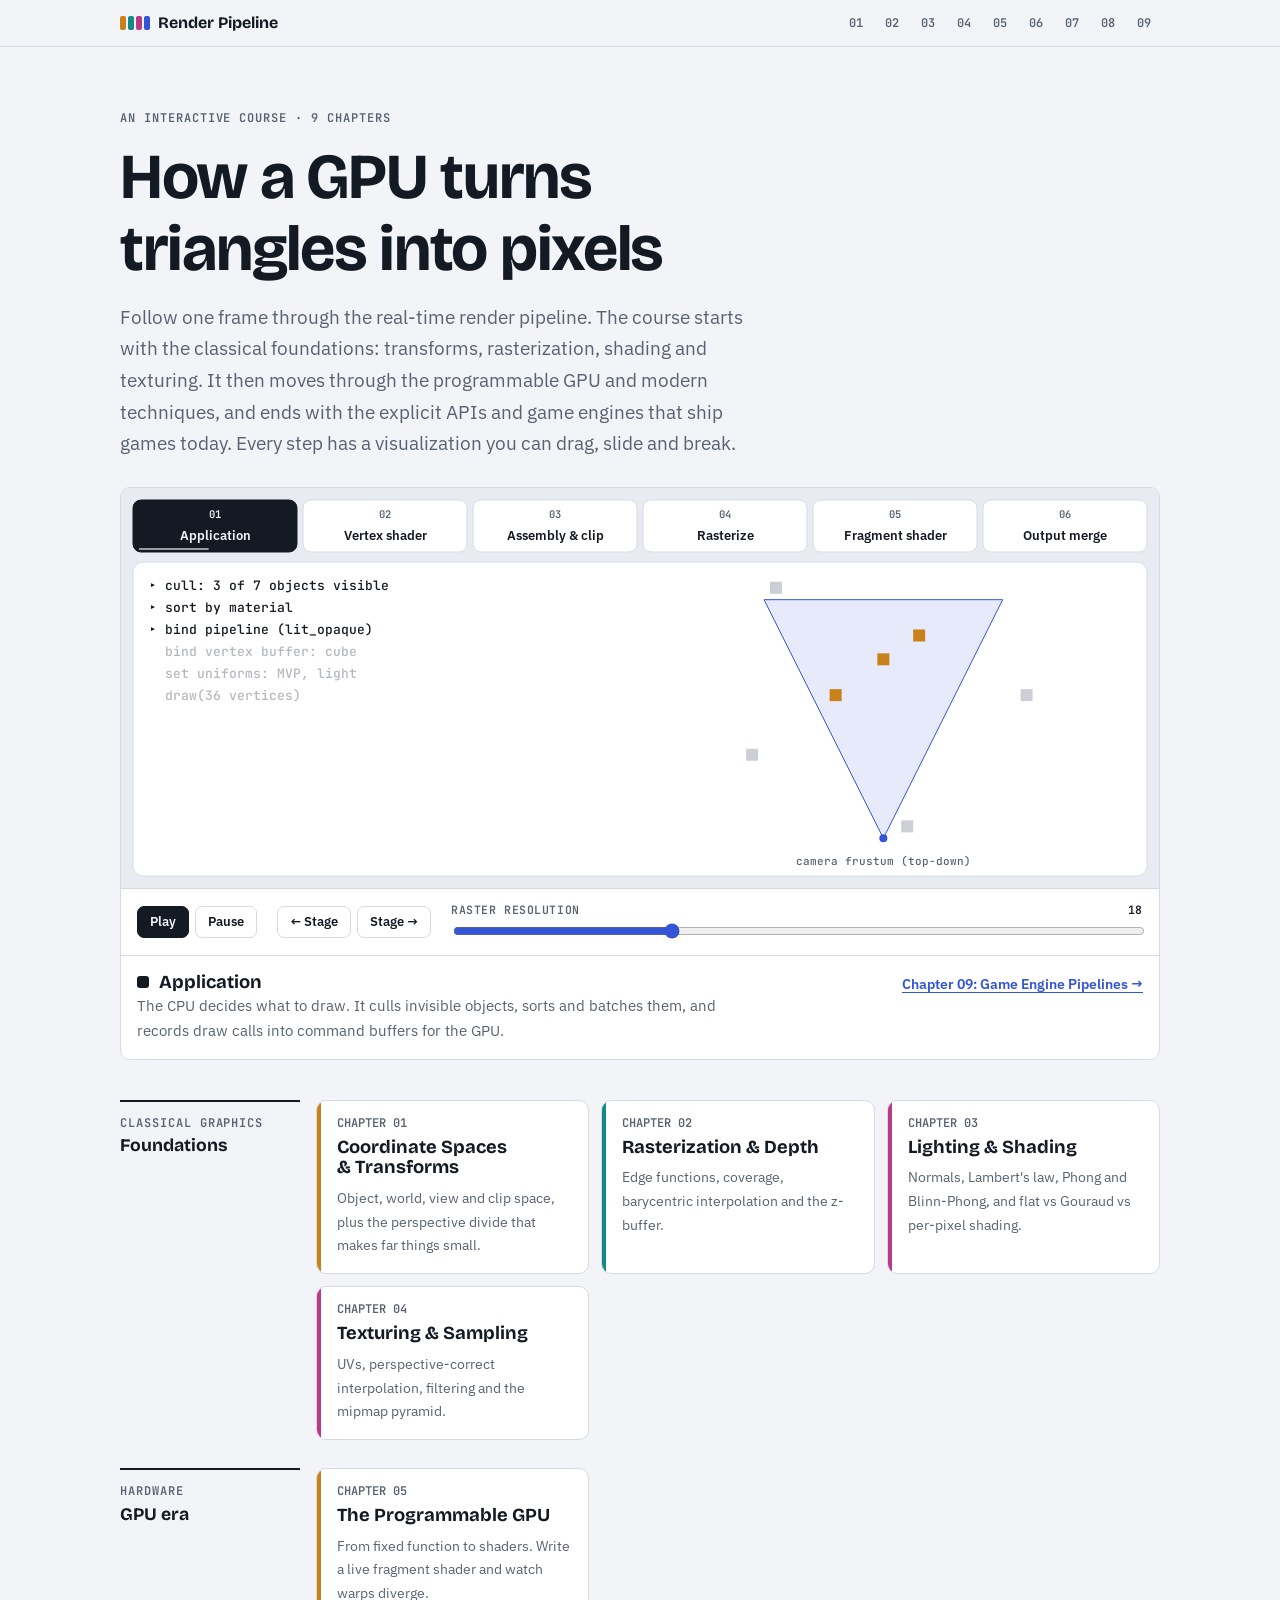
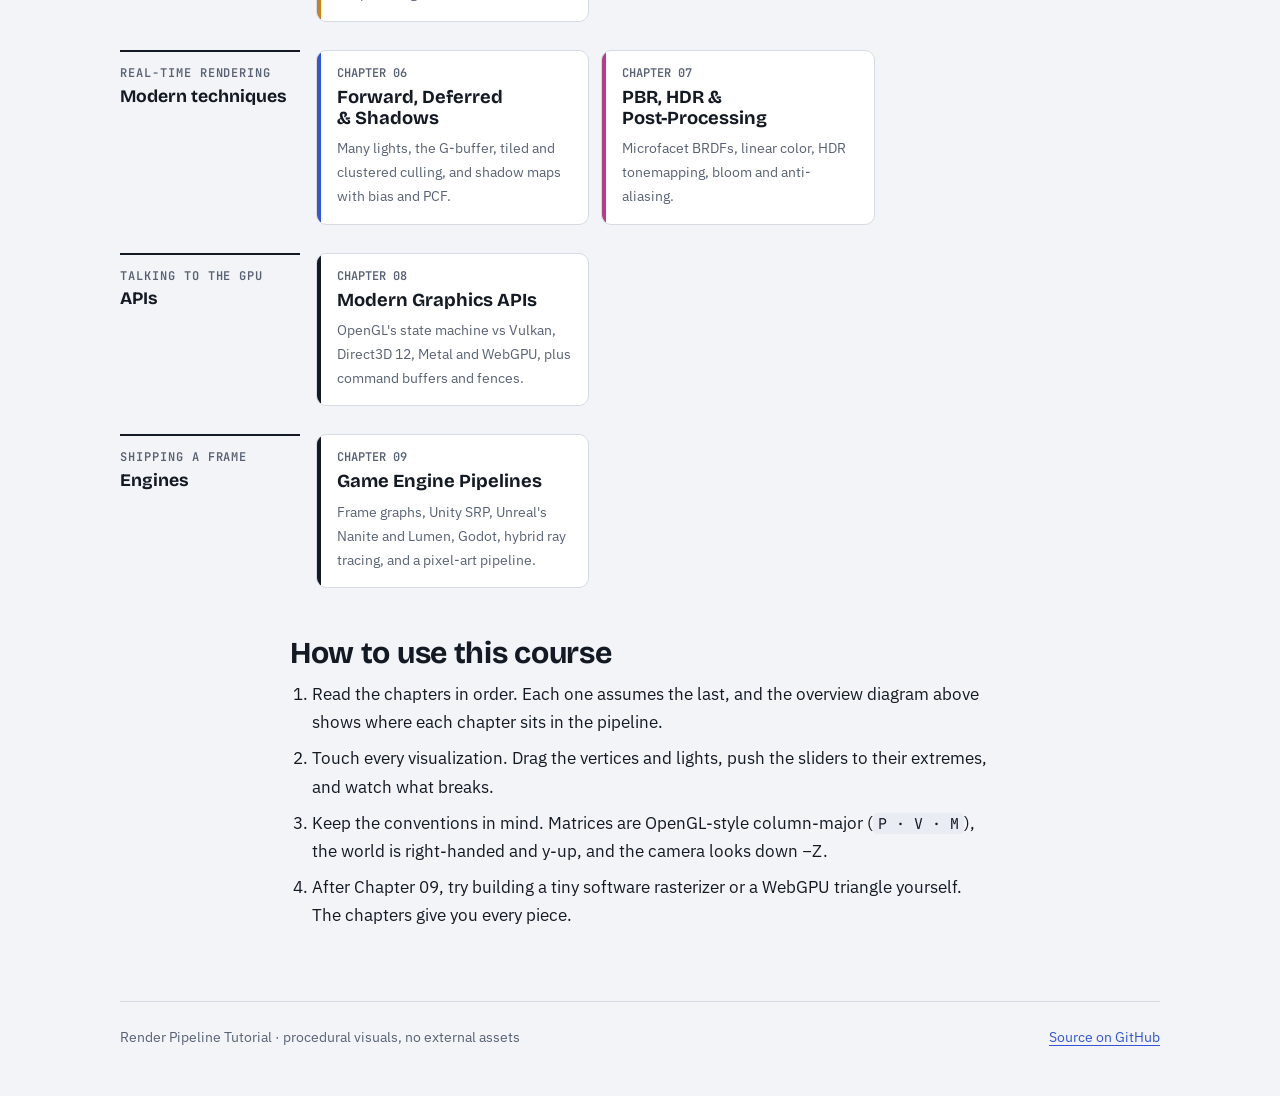
==== index.html @ 0bfd0412 "Add interactive render pipeline tutorial Nine chapters from classical foundations (transforms, raste" ====
<!doctype html>
<html lang="en">
<head>
<meta charset="utf-8">
<meta name="viewport" content="width=device-width, initial-scale=1, viewport-fit=cover">
<title>Render Pipeline Tutorial</title>
<meta name="claude:viewport-fit-sides" content="cover">
<link rel="stylesheet" href="assets/style.css">
<style>
  .hub-hero { display: grid; gap: 16px; padding-block: 24px 28px; max-width: var(--wide) !important; }
  .hub-hero h1 { font-size: clamp(2.3rem, 6vw, 4rem); max-width: 16ch; }
  .hub-hero .lede { max-width: 60ch; }
  .flow-wrap { max-width: var(--wide) !important; }
  #flow { height: 400px; }
  @media (max-width: 720px) { #flow { height: 340px; } }
  .stage-info { display: grid; grid-template-columns: minmax(0, 1fr) auto; gap: 8px 20px; align-items: start; padding: 16px; border-top: 1px solid var(--line); }
  .stage-info h3 { display: flex; align-items: center; gap: 10px; }
  .stage-info h3 i { width: 12px; height: 12px; border-radius: 3px; display: inline-block; }
  .stage-info p { color: var(--muted); font-size: 0.95rem; max-width: 70ch; }
  .stage-info .go { white-space: nowrap; font-weight: 600; font-size: 0.9rem; }
  @media (max-width: 560px) { .stage-info { grid-template-columns: 1fr; } .stage-info .go { white-space: normal; } }

  .eras { max-width: var(--wide) !important; display: grid; gap: 28px; padding-block: 40px 16px; }
  .era { display: grid; grid-template-columns: 180px minmax(0, 1fr); gap: 16px; align-items: start; }
  .era-label { font: 600 0.75rem/1.3 var(--font-mono); letter-spacing: 0.08em; text-transform: uppercase; color: var(--muted); padding-top: 14px; border-top: 2px solid var(--ink); }
  .era-label span { display: block; color: var(--ink); font: 700 1.1rem/1.2 var(--font-display); letter-spacing: 0; text-transform: none; margin-top: 4px; }
  .cards { display: grid; grid-template-columns: repeat(auto-fill, minmax(240px, 1fr)); gap: 12px; }
  .card { display: grid; gap: 8px; align-content: start; padding: 16px 16px 16px 20px; background: var(--surface); border: 1px solid var(--line); border-radius: var(--radius); text-decoration: none; color: var(--ink); position: relative; overflow: hidden; }
  .card:hover { border-color: var(--accent); }
  .card::before { content: ""; position: absolute; inset: 0 auto 0 0; width: 4px; background: var(--stage, var(--ink)); }
  .card .no { font: 600 0.75rem/1 var(--font-mono); color: var(--muted); }
  .card h3 { font-size: 1.15rem; }
  .card p { font-size: 0.9rem; color: var(--muted); }
  @media (max-width: 720px) { .era { grid-template-columns: 1fr; } .era-label { padding-top: 10px; } }

  .how { display: grid; gap: 10px; padding-block: 32px 8px; }
  .how ol { gap: 8px; }
  footer.foot { max-width: var(--wide); margin: 0 auto; padding-block: 24px 48px; border-top: 1px solid var(--line); color: var(--muted); font-size: 0.85rem; display: flex; flex-wrap: wrap; gap: 8px 24px; justify-content: space-between; }
</style>
</head>
<body>
<header class="topbar"><div class="topbar-inner"></div></header>
<main class="lesson">
  <section class="hub-hero">
    <p class="eyebrow">An interactive course · 9 chapters</p>
    <h1>How a GPU turns triangles into pixels</h1>
    <p class="lede">Follow one frame through the real-time render pipeline. The course starts with the classical foundations: transforms, rasterization, shading and texturing. It then moves through the programmable GPU and modern techniques, and ends with the explicit APIs and game engines that ship games today. Every step has a visualization you can drag, slide and break.</p>
  </section>

  <figure class="viz flow-wrap" aria-labelledby="flow-title">
    <div class="viz-stage">
      <canvas id="flow" tabindex="0" aria-label="Animated diagram of the render pipeline: a cube's vertices are transformed, assembled into triangles, rasterized into fragments, shaded, and merged into the framebuffer. Click a stage to read about it."></canvas>
    </div>
    <div class="controls">
      <div class="btn-row" id="flow-play"><button class="btn" data-value="play" aria-pressed="true">Play</button><button class="btn" data-value="pause">Pause</button></div>
      <div class="btn-row"><button class="btn" id="flow-prev" type="button">← Stage</button><button class="btn" id="flow-next" type="button">Stage →</button></div>
      <div class="control"><label for="flow-res">Raster resolution <output for="flow-res"></output></label><input type="range" id="flow-res" min="8" max="40" value="18"></div>
    </div>
    <div class="stage-info" aria-live="polite">
      <div><h3 id="flow-title"><i id="flow-chip"></i><span id="flow-name"></span></h3><p id="flow-desc"></p></div>
      <a class="go" id="flow-link" href="#">Open chapter →</a>
    </div>
  </figure>

  <div class="eras" id="eras"></div>

  <section class="how">
    <h2>How to use this course</h2>
    <ol>
      <li>Read the chapters in order. Each one assumes the last, and the overview diagram above shows where each chapter sits in the pipeline.</li>
      <li>Touch every visualization. Drag the vertices and lights, push the sliders to their extremes, and watch what breaks.</li>
      <li>Keep the conventions in mind. Matrices are OpenGL-style column-major (<code>P · V · M</code>), the world is right-handed and y-up, and the camera looks down −Z.</li>
      <li>After Chapter 09, try building a tiny software rasterizer or a WebGPU triangle yourself. The chapters give you every piece.</li>
    </ol>
  </section>
</main>
<footer class="foot">
  <span>Render Pipeline Tutorial · procedural visuals, no external assets</span>
  <a href="https://github.com/xXnatoXx/render-pipeline-tutorial">Source on GitHub</a>
</footer>

<script src="assets/common.js"></script>
<script>
(function () {
  "use strict";
  const BLURBS = {
    "01": "Object, world, view and clip space, plus the perspective divide that makes far things small.",
    "02": "Edge functions, coverage, barycentric interpolation and the z-buffer.",
    "03": "Normals, Lambert's law, Phong and Blinn-Phong, and flat vs Gouraud vs per-pixel shading.",
    "04": "UVs, perspective-correct interpolation, filtering and the mipmap pyramid.",
    "05": "From fixed function to shaders. Write a live fragment shader and watch warps diverge.",
    "06": "Many lights, the G-buffer, tiled and clustered culling, and shadow maps with bias and PCF.",
    "07": "Microfacet BRDFs, linear color, HDR tonemapping, bloom and anti-aliasing.",
    "08": "OpenGL's state machine vs Vulkan, Direct3D 12, Metal and WebGPU, plus command buffers and fences.",
    "09": "Frame graphs, Unity SRP, Unreal's Nanite and Lumen, Godot, hybrid ray tracing, and a pixel-art pipeline.",
  };
  const ERA_ORDER = [["Foundations", "Classical graphics"], ["GPU era", "Hardware"], ["Modern techniques", "Real-time rendering"], ["APIs", "Talking to the GPU"], ["Engines", "Shipping a frame"]];
  const stageVar = { vtx: "var(--vtx)", ras: "var(--ras)", frag: "var(--frag)", out: "var(--out)", app: "var(--ink)" };
  document.getElementById("eras").innerHTML = ERA_ORDER.map(([era, label]) => {
    const ts = RP.TOPICS.filter((t) => t.era === era);
    return `<section class="era"><div class="era-label">${label}<span>${era}</span></div><div class="cards">${ts.map((t) =>
      `<a class="card" href="topics/${t.slug}.html" style="--stage:${stageVar[t.stage]}"><span class="no">CHAPTER ${t.no}</span><h3>${t.title}</h3><p>${BLURBS[t.no]}</p></a>`).join("")}</div></section>`;
  }).join("");

  /* ---------- Pipeline flow diagram ---------- */
  const STAGES = [
    { key: "app", name: "Application", col: "ink", ch: "09", desc: "The CPU decides what to draw. It culls invisible objects, sorts and batches them, and records draw calls into command buffers for the GPU." },
    { key: "vtx", name: "Vertex shader", col: "vtx", ch: "01", desc: "Every vertex is multiplied by the model, view and projection matrices to reach clip space. This is the first programmable stage." },
    { key: "asm", name: "Assembly & clip", col: "vtx", ch: "05", desc: "Vertices are grouped into triangles and clipped against the view frustum. The perspective divide then maps them into normalized device coordinates, and the viewport maps those to pixels." },
    { key: "ras", name: "Rasterize", col: "ras", ch: "02", desc: "Fixed-function hardware finds every pixel center inside each triangle and interpolates the vertex attributes with barycentric weights. Each covered sample becomes a fragment." },
    { key: "frag", name: "Fragment shader", col: "frag", ch: "03", desc: "A small program runs once per fragment. It samples textures and evaluates lighting to produce a color." },
    { key: "out", name: "Output merge", col: "out", ch: "06", desc: "Depth and stencil tests decide which fragments survive. Blending writes the survivors into the framebuffer, and post-processing and present follow." },
  ];
  const cv = document.getElementById("flow");
  let stage = 0, phase = 0, res = 18, playing = !RP.reduced, frozenT = 1.2;
  const nameEl = document.getElementById("flow-name"), descEl = document.getElementById("flow-desc"), linkEl = document.getElementById("flow-link"), chipEl = document.getElementById("flow-chip");
  function showInfo() {
    const s = STAGES[stage], t = RP.TOPICS.find((x) => x.no === s.ch);
    nameEl.textContent = s.name; descEl.textContent = s.desc;
    linkEl.href = `topics/${t.slug}.html`; linkEl.textContent = `Chapter ${t.no}: ${t.title} →`;
    chipEl.style.background = `var(--${s.col})`;
  }
  const cube = RP.mesh.cube();
  const BASE = [0.95, 0.55, 0.35]; // linear albedo of the demo cube
  function mvpAt(t, aspect) {
    const M = RP.m4.chain(RP.m4.rotY(t * 0.6), RP.m4.rotX(0.5));
    const V = RP.m4.lookAt([0, 0.5, 2.2], [0, 0, 0], [0, 1, 0]);
    const P = RP.m4.perspective(0.9, aspect, 0.1, 20);
    return { M, mvp: RP.m4.chain(P, V, M) };
  }
  const L = RP.v3.norm([0.5, 0.8, 0.6]);
  const enc = (x) => (x <= 0.0031308 ? 12.92 * x : 1.055 * Math.pow(x, 1 / 2.4) - 0.055);
  const font = (v) => getComputedStyle(document.documentElement).getPropertyValue(v).trim() || "sans-serif";
  function roundRect(ctx, x, y, w, h, r) { ctx.beginPath(); ctx.moveTo(x + r, y); ctx.arcTo(x + w, y, x + w, y + h, r); ctx.arcTo(x + w, y + h, x, y + h, r); ctx.arcTo(x, y + h, x, y, r); ctx.arcTo(x, y, x + w, y, r); ctx.closePath(); }
  function hud(ctx, c, x, y, lines) {
    ctx.font = `400 11.5px ${font("--font-mono")}`; ctx.textAlign = "left"; ctx.textBaseline = "top";
    const wMax = Math.max(...lines.map((l) => ctx.measureText(l).width)) + 16;
    ctx.fillStyle = RP.alpha(c.paper, 0.9); roundRect(ctx, x, y, wMax, lines.length * 16 + 10, 6); ctx.fill();
    ctx.fillStyle = c.ink; lines.forEach((l, i) => ctx.fillText(l, x + 8, y + 6 + i * 16));
  }

  const view = RP.canvas(cv, (s) => {
    const { ctx, w, h, c } = s;
    ctx.clearRect(0, 0, w, h);
    const narrow = w < 640;
    const pad = 12, railH = narrow ? 44 : 52, n = STAGES.length, gap = 6;
    const bw = (w - pad * 2 - gap * (n - 1)) / n;
    s.hit = [];
    STAGES.forEach((st, i) => {
      const x = pad + i * (bw + gap), y = pad, on = i === stage, col = c[st.col];
      ctx.fillStyle = on ? col : c.surface; ctx.strokeStyle = on ? col : c.line; ctx.lineWidth = 1;
      roundRect(ctx, x, y, bw, railH, 8); ctx.fill(); ctx.stroke();
      const txt = on ? (st.col === "ink" ? c.paper : c.surface) : c.ink;
      ctx.textAlign = "center"; ctx.textBaseline = "middle";
      ctx.fillStyle = on ? txt : c.muted; ctx.font = `600 ${narrow ? 9 : 10.5}px ${font("--font-mono")}`;
      ctx.fillText(String(i + 1).padStart(2, "0"), x + bw / 2, y + (narrow ? 13 : 15));
      ctx.fillStyle = txt; ctx.font = `600 ${narrow ? 9.5 : 12.5}px ${font("--font-body")}`;
      let label = st.name; if (ctx.measureText(label).width > bw - 8) label = st.name.split(" ")[0];
      ctx.fillText(label, x + bw / 2, y + railH - (narrow ? 13 : 16));
      if (on) { ctx.fillStyle = RP.alpha(txt, 0.6); ctx.fillRect(x + 6, y + railH - 4, (bw - 12) * phase, 2); }
      s.hit.push([x, y, bw, railH]);
    });

    const py = pad + railH + 10, ph = h - py - pad, pw = w - pad * 2;
    ctx.fillStyle = c.surface; ctx.strokeStyle = c.line; roundRect(ctx, pad, py, pw, ph, 10); ctx.fill(); ctx.stroke();
    const t = playing ? performance.now() / 1000 : frozenT;
    const vw = Math.min(pw - 24, ph * 1.6), vh = ph - 24, vx = pad + (pw - vw) / 2, vy = py + 12;
    const { M, mvp } = mvpAt(t, vw / vh);
    const proj = cube.pos.map((p) => RP.m4.project(mvp, p, vw, vh));
    const P = (i) => [vx + proj[i].x, vy + proj[i].y];
    const key = STAGES[stage].key;
    ctx.save(); ctx.beginPath(); ctx.rect(pad + 1, py + 1, pw - 2, ph - 2); ctx.clip();

    if (key === "app") {
      const items = ["cull: 3 of 7 objects visible", "sort by material", "bind pipeline (lit_opaque)", "bind vertex buffer: cube", "set uniforms: MVP, light", "draw(36 vertices)"];
      const k = Math.floor(phase * (items.length + 1));
      const fs = narrow ? 11 : 13;
      ctx.font = `500 ${fs}px ${font("--font-mono")}`; ctx.textAlign = "left"; ctx.textBaseline = "top";
      items.forEach((it, i) => { ctx.fillStyle = i < k ? c.ink : c.muted; ctx.globalAlpha = i < k ? 1 : 0.45; ctx.fillText((i < k ? "▸ " : "  ") + it, pad + 16, py + 18 + i * (fs + 9)); });
      ctx.globalAlpha = 1;
      if (!narrow) {
        const cx = pad + pw * 0.74, cy = py + ph / 2, r = Math.min(ph, pw * 0.4) * 0.38;
        ctx.strokeStyle = c.accent; ctx.fillStyle = RP.alpha(c.accent, 0.12);
        ctx.beginPath(); ctx.moveTo(cx, cy + r); ctx.lineTo(cx - r, cy - r); ctx.lineTo(cx + r, cy - r); ctx.closePath(); ctx.fill(); ctx.stroke();
        ctx.fillStyle = c.accent; ctx.beginPath(); ctx.arc(cx, cy + r, 4, 0, Math.PI * 2); ctx.fill();
        const objs = [[0, -0.5, 1], [-0.4, -0.2, 1], [0.3, -0.7, 1], [-1.1, 0.3, 0], [1.2, -0.2, 0], [0.2, 0.9, 0], [-0.9, -1.1, 0]];
        objs.forEach(([ox, oy, vis]) => { ctx.fillStyle = vis ? c.vtx : c.muted; ctx.globalAlpha = vis || phase < 0.2 ? 1 : 0.3; ctx.fillRect(cx + ox * r - 6, cy + oy * r - 6, 12, 12); });
        ctx.globalAlpha = 1;
        ctx.fillStyle = c.muted; ctx.font = `500 11px ${font("--font-mono")}`; ctx.textAlign = "center"; ctx.fillText("camera frustum (top-down)", cx, py + ph - 20);
      }
    } else if (key === "vtx" || key === "asm") {
      if (key === "asm") {
        ctx.strokeStyle = c.vtx; ctx.lineWidth = 1.4;
        const upto = Math.floor(phase * cube.tri.length + 1);
        cube.tri.slice(0, upto).forEach(([a, b, d]) => { ctx.beginPath(); ctx.moveTo(...P(a)); ctx.lineTo(...P(b)); ctx.lineTo(...P(d)); ctx.closePath(); ctx.stroke(); });
        ctx.setLineDash([4, 4]); ctx.strokeStyle = c.muted; ctx.lineWidth = 1; ctx.strokeRect(vx, vy, vw, vh); ctx.setLineDash([]);
      }
      proj.forEach((p, i) => {
        const [x, y] = P(i);
        const pulse = key === "vtx" ? RP.smoothstep(i / proj.length, i / proj.length + 0.1, phase) : 1;
        ctx.fillStyle = c.vtx; ctx.beginPath(); ctx.arc(x, y, 2 + 3 * pulse, 0, Math.PI * 2); ctx.fill();
      });
      if (key === "vtx") {
        const i = Math.min(proj.length - 1, Math.floor(phase * proj.length));
        const [x, y] = P(i); ctx.strokeStyle = c.ink; ctx.lineWidth = 1.5; ctx.beginPath(); ctx.arc(x, y, 9, 0, Math.PI * 2); ctx.stroke();
        const p = cube.pos[i], cl = RP.m4.xform(mvp, [p[0], p[1], p[2], 1]);
        hud(ctx, c, pad + 10, py + 10, [`vertex ${i}  object (${p.map((v) => v.toFixed(1)).join(", ")})`, `clip = P·V·M·v`, `   = (${cl.map((v) => v.toFixed(2)).join(", ")})`]);
      } else hud(ctx, c, pad + 10, py + 10, [`${cube.tri.length} triangles assembled`, "clip → ÷w → NDC → viewport"]);
    } else {
      const cell = Math.max(4, Math.floor(Math.min(vw, vh) / res));
      const gw = Math.floor(vw / cell), gh = Math.floor(vh / cell);
      const ox = vx + (vw - gw * cell) / 2, oy = vy + (vh - gh * cell) / 2;
      const depth = new Float32Array(gw * gh).fill(Infinity), shade = new Array(gw * gh).fill(null), hits = new Uint8Array(gw * gh);
      const nrmW = cube.nrm.map((nn) => RP.v3.norm(RP.m4.xform(M, [nn[0], nn[1], nn[2], 0]).slice(0, 3)));
      const G = (i) => [(P(i)[0] - ox) / cell, (P(i)[1] - oy) / cell, proj[i].z];
      cube.tri.forEach(([a, b, d]) => {
        const A = G(a), B = G(b), C = G(d);
        const area = (B[0] - A[0]) * (C[1] - A[1]) - (B[1] - A[1]) * (C[0] - A[0]);
        if (area >= 0) return; // back face: counter-clockwise in NDC becomes clockwise with screen y down
        const minx = Math.max(0, Math.floor(Math.min(A[0], B[0], C[0]))), maxx = Math.min(gw - 1, Math.ceil(Math.max(A[0], B[0], C[0])));
        const miny = Math.max(0, Math.floor(Math.min(A[1], B[1], C[1]))), maxy = Math.min(gh - 1, Math.ceil(Math.max(A[1], B[1], C[1])));
        const nd = Math.max(0, RP.v3.dot(nrmW[a], L));
        for (let y = miny; y <= maxy; y++) for (let x = minx; x <= maxx; x++) {
          const qx = x + 0.5, qy = y + 0.5;
          const w0 = (C[0] - B[0]) * (qy - B[1]) - (C[1] - B[1]) * (qx - B[0]);
          const w1 = (A[0] - C[0]) * (qy - C[1]) - (A[1] - C[1]) * (qx - C[0]);
          const w2 = (B[0] - A[0]) * (qy - A[1]) - (B[1] - A[1]) * (qx - A[0]);
          if (w0 > 0 || w1 > 0 || w2 > 0) continue;
          const z = (w0 * A[2] + w1 * B[2] + w2 * C[2]) / area;
          const k = y * gw + x; hits[k]++;
          if (z < depth[k]) { depth[k] = z; shade[k] = nd; }
        }
      });
      const reveal = Math.floor(phase * gh * 1.15);
      ctx.lineWidth = 0.5; ctx.strokeStyle = c.line;
      for (let y = 0; y < gh; y++) for (let x = 0; x < gw; x++) {
        const k = y * gw + x, X = ox + x * cell, Y = oy + y * cell;
        ctx.strokeRect(X + 0.25, Y + 0.25, cell - 0.5, cell - 0.5);
        if (shade[k] === null || y > reveal) continue;
        if (key === "ras") { ctx.fillStyle = RP.alpha(c.ras, Math.min(0.95, 0.3 + 0.3 * hits[k])); ctx.fillRect(X + 1, Y + 1, cell - 2, cell - 2); }
        else {
          const lit = 0.08 + 0.92 * shade[k], inset = key === "out" ? 0 : 1;
          ctx.fillStyle = RP.rgb2css(BASE.map((b) => enc(b * lit))); ctx.fillRect(X + inset, Y + inset, cell - 2 * inset, cell - 2 * inset);
        }
      }
      if (key === "ras") { ctx.strokeStyle = c.ink; ctx.lineWidth = 1; ctx.globalAlpha = 0.45; cube.tri.forEach(([a, b, d]) => { ctx.beginPath(); ctx.moveTo(...P(a)); ctx.lineTo(...P(b)); ctx.lineTo(...P(d)); ctx.closePath(); ctx.stroke(); }); ctx.globalAlpha = 1; }
      const kept = shade.filter((v) => v !== null).length, frags = hits.reduce((a, b) => a + b, 0);
      const lines = key === "ras" ? [`${gw}×${gh} pixel grid`, `${frags} fragments from front faces`, "darker = covered by 2+ triangles"]
        : key === "frag" ? ["color = albedo × max(N·L, 0)", `${frags} shader invocations`] : [`depth test kept ${kept} of ${frags} fragments`, "framebuffer ready to present"];
      hud(ctx, c, pad + 10, py + 10, lines);
    }
    ctx.restore();
  });

  const anim = RP.loop(cv, (t, dt) => {
    if (playing) { phase += dt / 3.2; if (phase >= 1) { phase = 0; stage = (stage + 1) % STAGES.length; showInfo(); } }
    view.draw();
  });
  function select(i) { stage = (i + STAGES.length) % STAGES.length; phase = playing ? 0 : 1; showInfo(); view.draw(); }
  document.getElementById("flow-prev").addEventListener("click", () => select(stage - 1));
  document.getElementById("flow-next").addEventListener("click", () => select(stage + 1));
  cv.addEventListener("keydown", (e) => { if (e.key === "ArrowRight") { select(stage + 1); e.preventDefault(); } if (e.key === "ArrowLeft") { select(stage - 1); e.preventDefault(); } });
  cv.addEventListener("click", (e) => {
    const r = cv.getBoundingClientRect(), x = e.clientX - r.left, y = e.clientY - r.top;
    (view.hit || []).forEach(([hx, hy, hw, hh], i) => { if (x >= hx && x <= hx + hw && y >= hy && y <= hy + hh) select(i); });
  });
  const playGroup = RP.toggleGroup("#flow-play", (v) => {
    const was = playing; playing = v === "play";
    if (playing) anim.start(); else { if (was) frozenT = performance.now() / 1000; phase = 1; anim.stop(); view.draw(); }
  });
  RP.slider("#flow-res", (v) => { res = v; view.draw(); });
  if (RP.reduced) playGroup.set("pause");
  showInfo();
})();
</script>
</body>
</html>
---- assets/style.css ----
/* Render Pipeline Tutorial — shared styles (FROZEN kit v1: topic agents must not edit)
   Layout: a single reading column (~70ch) with "viz" figures that widen to 1040px.
   Stage colors encode pipeline stages everywhere: vertex (amber), raster (teal), fragment (magenta), output (blue). */
@import url("https://fonts.googleapis.com/css2?family=Bricolage+Grotesque:opsz,wght@12..96,500;12..96,700&family=IBM+Plex+Sans:ital,wght@0,400;0,500;0,600;1,400&family=JetBrains+Mono:wght@400;600&display=swap");

:root {
  --paper: #f2f4f7;
  --surface: #ffffff;
  --surface-2: #e8ecf2;
  --ink: #141a24;
  --muted: #586273;
  --line: #d6dbe3;
  --accent: #3355d6;
  --accent-ink: #ffffff;
  --vtx: #c9821a;   /* vertex stage */
  --ras: #138a86;   /* rasterizer */
  --frag: #b93a86;  /* fragment stage */
  --out: #3355d6;   /* output merger / framebuffer */
  --good: #2c8a4b;
  --warn: #b7791f;
  --bad: #c2413a;
  --code-bg: #e9edf3;
  --font-display: "Bricolage Grotesque", "Segoe UI", system-ui, sans-serif;
  --font-body: "IBM Plex Sans", "Segoe UI", system-ui, -apple-system, sans-serif;
  --font-mono: "JetBrains Mono", ui-monospace, "Cascadia Code", Consolas, monospace;
  --radius: 10px;
  --col: 70ch;
  --wide: 1040px;
}
@media (prefers-color-scheme: dark) {
  :root:not([data-theme="light"]) {
    --paper: #0f131a; --surface: #171c25; --surface-2: #1f2632; --ink: #e5e9f0; --muted: #9aa4b5;
    --line: #2b3342; --accent: #7f98ff; --accent-ink: #0f131a;
    --vtx: #e8a84a; --ras: #3cc2bc; --frag: #e070b4; --out: #7f98ff;
    --good: #5cc27f; --warn: #e2ad55; --bad: #ef7a72; --code-bg: #1b212c;
    color-scheme: dark;
  }
}
:root[data-theme="dark"] {
  --paper: #0f131a; --surface: #171c25; --surface-2: #1f2632; --ink: #e5e9f0; --muted: #9aa4b5;
  --line: #2b3342; --accent: #7f98ff; --accent-ink: #0f131a;
  --vtx: #e8a84a; --ras: #3cc2bc; --frag: #e070b4; --out: #7f98ff;
  --good: #5cc27f; --warn: #e2ad55; --bad: #ef7a72; --code-bg: #1b212c;
  color-scheme: dark;
}

*, *::before, *::after { box-sizing: border-box; }
html { -webkit-text-size-adjust: 100%; }
body {
  margin: 0;
  background: var(--paper);
  color: var(--ink);
  font: 400 1.0625rem/1.65 var(--font-body);
  padding-left: max(16px, env(safe-area-inset-left, 0px));
  padding-right: max(16px, env(safe-area-inset-right, 0px));
}
body::before {
  content: ""; position: fixed; inset: 0 0 auto; height: env(safe-area-inset-top, 0px);
  z-index: 10; background: var(--paper);
}
a { color: var(--accent); text-underline-offset: 3px; }
a:focus-visible, button:focus-visible, input:focus-visible, select:focus-visible, summary:focus-visible, canvas:focus-visible {
  outline: 2px solid var(--accent); outline-offset: 2px; border-radius: 4px;
}
img, canvas, svg { max-width: 100%; }

/* ---------- Top bar ---------- */
.topbar {
  position: sticky; top: env(safe-area-inset-top, 0px); z-index: 5;
  background: color-mix(in srgb, var(--paper) 88%, transparent);
  backdrop-filter: blur(8px);
  border-bottom: 1px solid var(--line);
  margin-left: calc(-1 * max(16px, env(safe-area-inset-left, 0px)));
  margin-right: calc(-1 * max(16px, env(safe-area-inset-right, 0px)));
  padding-block: 10px;
  padding-left: max(16px, env(safe-area-inset-left, 0px));
  padding-right: max(16px, env(safe-area-inset-right, 0px));
}
.topbar-inner { max-width: var(--wide); margin: 0 auto; display: flex; align-items: center; gap: 10px 16px; flex-wrap: wrap; }
.brand { font: 700 1rem/1 var(--font-display); color: var(--ink); text-decoration: none; display: flex; align-items: center; gap: 8px; }
.brand-mark { display: inline-grid; grid-template-columns: repeat(4, 6px); gap: 2px; }
.brand-mark i { width: 6px; height: 14px; border-radius: 2px; display: block; }
.brand-mark i:nth-child(1) { background: var(--vtx); } .brand-mark i:nth-child(2) { background: var(--ras); }
.brand-mark i:nth-child(3) { background: var(--frag); } .brand-mark i:nth-child(4) { background: var(--out); }
.chapter-nav { display: flex; gap: 4px; flex-wrap: wrap; margin-left: auto; }
.chapter-nav a {
  font: 600 0.75rem/1 var(--font-mono); color: var(--muted); text-decoration: none;
  padding: 6px 8px; border-radius: 6px; border: 1px solid transparent;
}
.chapter-nav a:hover { border-color: var(--line); color: var(--ink); }
.chapter-nav a[aria-current="page"] { background: var(--ink); color: var(--paper); }

/* ---------- Lesson layout ---------- */
.lesson { max-width: var(--wide); margin: 0 auto; padding-block: 40px 64px; }
.lesson > * { max-width: var(--col); margin-left: auto; margin-right: auto; }
.step { max-width: var(--wide) !important; display: grid; gap: 18px; padding-block: 36px; border-top: 1px solid var(--line); }
.step > * { max-width: var(--col); width: 100%; margin-left: auto; margin-right: auto; min-width: 0; }
.step > .viz, .step > .wide, .lesson > .viz, .lesson > .wide { max-width: var(--wide); }

.hero { display: grid; gap: 14px; padding-block: 8px 32px; }
.eyebrow { font: 600 0.75rem/1.2 var(--font-mono); letter-spacing: 0.08em; text-transform: uppercase; color: var(--muted); }
h1, h2, h3 { font-family: var(--font-display); text-wrap: balance; line-height: 1.12; margin: 0; }
h1 { font-size: clamp(2rem, 5vw, 3.25rem); font-weight: 700; letter-spacing: -0.02em; }
h2 { font-size: clamp(1.4rem, 3vw, 1.9rem); font-weight: 700; letter-spacing: -0.01em; }
h3 { font-size: 1.15rem; font-weight: 700; }
h2 .step-no { font: 600 0.8rem/1 var(--font-mono); color: var(--muted); display: block; margin-bottom: 8px; letter-spacing: 0.06em; }
p { margin: 0; }
.lede { font-size: 1.2rem; color: var(--muted); }
ul, ol { margin: 0; padding-left: 1.3em; display: grid; gap: 6px; }
.objectives { background: var(--surface); border: 1px solid var(--line); border-radius: var(--radius); padding: 14px 18px; display: grid; gap: 8px; }
.objectives h2 { font-size: 1rem; }

/* Stage band: where this chapter sits in the pipeline */
.stage-band { display: flex; gap: 4px; flex-wrap: wrap; margin-top: 6px; }
.stage-band span {
  font: 600 0.72rem/1 var(--font-mono); padding: 7px 10px; border-radius: 999px;
  border: 1px solid var(--line); color: var(--muted); background: var(--surface);
}
.stage-band span.on { color: var(--accent-ink); border-color: transparent; }
.stage-band span.on.vtx { background: var(--vtx); } .stage-band span.on.ras { background: var(--ras); }
.stage-band span.on.frag { background: var(--frag); } .stage-band span.on.out { background: var(--out); }
.stage-band span.on.app { background: var(--ink); color: var(--paper); }

/* ---------- Visualization figure ---------- */
.viz {
  background: var(--surface); border: 1px solid var(--line); border-radius: var(--radius);
  overflow: hidden; display: grid; margin: 0;
}
.viz-stage { position: relative; background: var(--surface-2); min-width: 0; }
.viz-stage canvas { display: block; width: 100%; height: 360px; touch-action: none; }
.viz-stage canvas.tall { height: 460px; }
.viz-stage canvas.short { height: 240px; }
.viz-stage .hud {
  position: absolute; left: 10px; top: 10px; font: 400 0.75rem/1.4 var(--font-mono);
  background: color-mix(in srgb, var(--surface) 85%, transparent); color: var(--ink);
  padding: 6px 8px; border-radius: 6px; pointer-events: none; white-space: pre; max-width: calc(100% - 20px); overflow: hidden;
}
.viz-stage .fallback { position: absolute; inset: 0; display: grid; place-items: center; text-align: center; padding: 20px; color: var(--muted); font-size: 0.95rem; background: var(--surface-2); }
.viz-split { display: grid; grid-template-columns: 1fr 1fr; gap: 1px; background: var(--line); }
.viz-split > * { min-width: 0; }
.viz-split .pane-label { position: absolute; right: 10px; top: 10px; font: 600 0.7rem/1 var(--font-mono); text-transform: uppercase; letter-spacing: 0.06em; color: var(--muted); }
@media (max-width: 720px) { .viz-split { grid-template-columns: 1fr; } .viz-stage canvas { height: 300px; } .viz-stage canvas.tall { height: 360px; } }
.controls { display: flex; flex-wrap: wrap; gap: 12px 20px; padding: 14px 16px; border-top: 1px solid var(--line); align-items: center; }
.control { display: grid; gap: 4px; min-width: 150px; flex: 1 1 160px; }
.control label { font: 600 0.72rem/1.2 var(--font-mono); color: var(--muted); display: flex; justify-content: space-between; gap: 8px; text-transform: uppercase; letter-spacing: 0.05em; }
.control output { color: var(--ink); font-variant-numeric: tabular-nums; text-transform: none; }
input[type="range"] { width: 100%; accent-color: var(--accent); }
select { font: inherit; font-size: 0.9rem; padding: 6px 8px; border-radius: 6px; border: 1px solid var(--line); background: var(--surface); color: var(--ink); }
.btn-row { display: flex; gap: 6px; flex-wrap: wrap; }
.btn {
  font: 600 0.8rem/1 var(--font-body); padding: 9px 12px; border-radius: 7px; cursor: pointer;
  border: 1px solid var(--line); background: var(--surface); color: var(--ink);
}
.btn:hover { border-color: var(--muted); }
.btn[aria-pressed="true"], .btn.primary { background: var(--ink); color: var(--paper); border-color: var(--ink); }
.viz figcaption { padding: 12px 16px; border-top: 1px solid var(--line); font-size: 0.9rem; color: var(--muted); }
.viz figcaption b { color: var(--ink); }
.legend { display: flex; gap: 14px; flex-wrap: wrap; font: 400 0.78rem/1 var(--font-mono); color: var(--muted); }
.legend i { display: inline-block; width: 10px; height: 10px; border-radius: 2px; margin-right: 6px; vertical-align: -1px; }

/* ---------- Text furniture ---------- */
.callout { border-left: 3px solid var(--accent); background: var(--surface); padding: 12px 16px; border-radius: 0 8px 8px 0; font-size: 0.97rem; }
.callout.vtx { border-color: var(--vtx); } .callout.ras { border-color: var(--ras); }
.callout.frag { border-color: var(--frag); } .callout.out { border-color: var(--out); }
.callout.warn { border-color: var(--warn); }
code { font: 400 0.88em/1.4 var(--font-mono); background: var(--code-bg); padding: 1px 5px; border-radius: 4px; }
pre { margin: 0; background: var(--code-bg); border-radius: 8px; padding: 14px 16px; overflow-x: auto; font: 400 0.85rem/1.55 var(--font-mono); border: 1px solid var(--line); }
pre code { background: none; padding: 0; font-size: inherit; }
.math { font: 400 0.95rem/1.6 var(--font-mono); background: var(--surface); border: 1px solid var(--line); border-radius: 8px; padding: 12px 16px; overflow-x: auto; white-space: pre; }
.table-wrap { overflow-x: auto; border: 1px solid var(--line); border-radius: 8px; background: var(--surface); }
table { border-collapse: collapse; width: 100%; font-size: 0.92rem; }
th, td { text-align: left; padding: 9px 12px; border-bottom: 1px solid var(--line); vertical-align: top; }
th { font: 600 0.75rem/1.2 var(--font-mono); text-transform: uppercase; letter-spacing: 0.05em; color: var(--muted); background: var(--surface-2); }
tr:last-child td { border-bottom: 0; }
details { background: var(--surface); border: 1px solid var(--line); border-radius: 8px; padding: 10px 14px; }
summary { cursor: pointer; font-weight: 600; }
.kv { display: grid; grid-template-columns: max-content 1fr; gap: 4px 14px; font-size: 0.92rem; }
.kv dt { font-family: var(--font-mono); color: var(--muted); }
.kv dd { margin: 0; }

/* ---------- Pager ---------- */
.pager { max-width: var(--wide); margin: 0 auto; padding-block: 24px 56px; display: grid; grid-template-columns: 1fr 1fr; gap: 12px; border-top: 1px solid var(--line); }
.pager a { display: grid; gap: 4px; padding: 14px 16px; border: 1px solid var(--line); border-radius: var(--radius); text-decoration: none; color: var(--ink); background: var(--surface); }
.pager a:hover { border-color: var(--accent); }
.pager a.next { text-align: right; grid-column: 2; }
.pager small { font: 600 0.72rem/1 var(--font-mono); color: var(--muted); text-transform: uppercase; letter-spacing: 0.06em; }
.pager span { font: 700 1.05rem/1.2 var(--font-display); }
@media (max-width: 560px) { .pager { grid-template-columns: 1fr; } .pager a.next { grid-column: 1; } }

@media (prefers-reduced-motion: reduce) { * { scroll-behavior: auto !important; } }
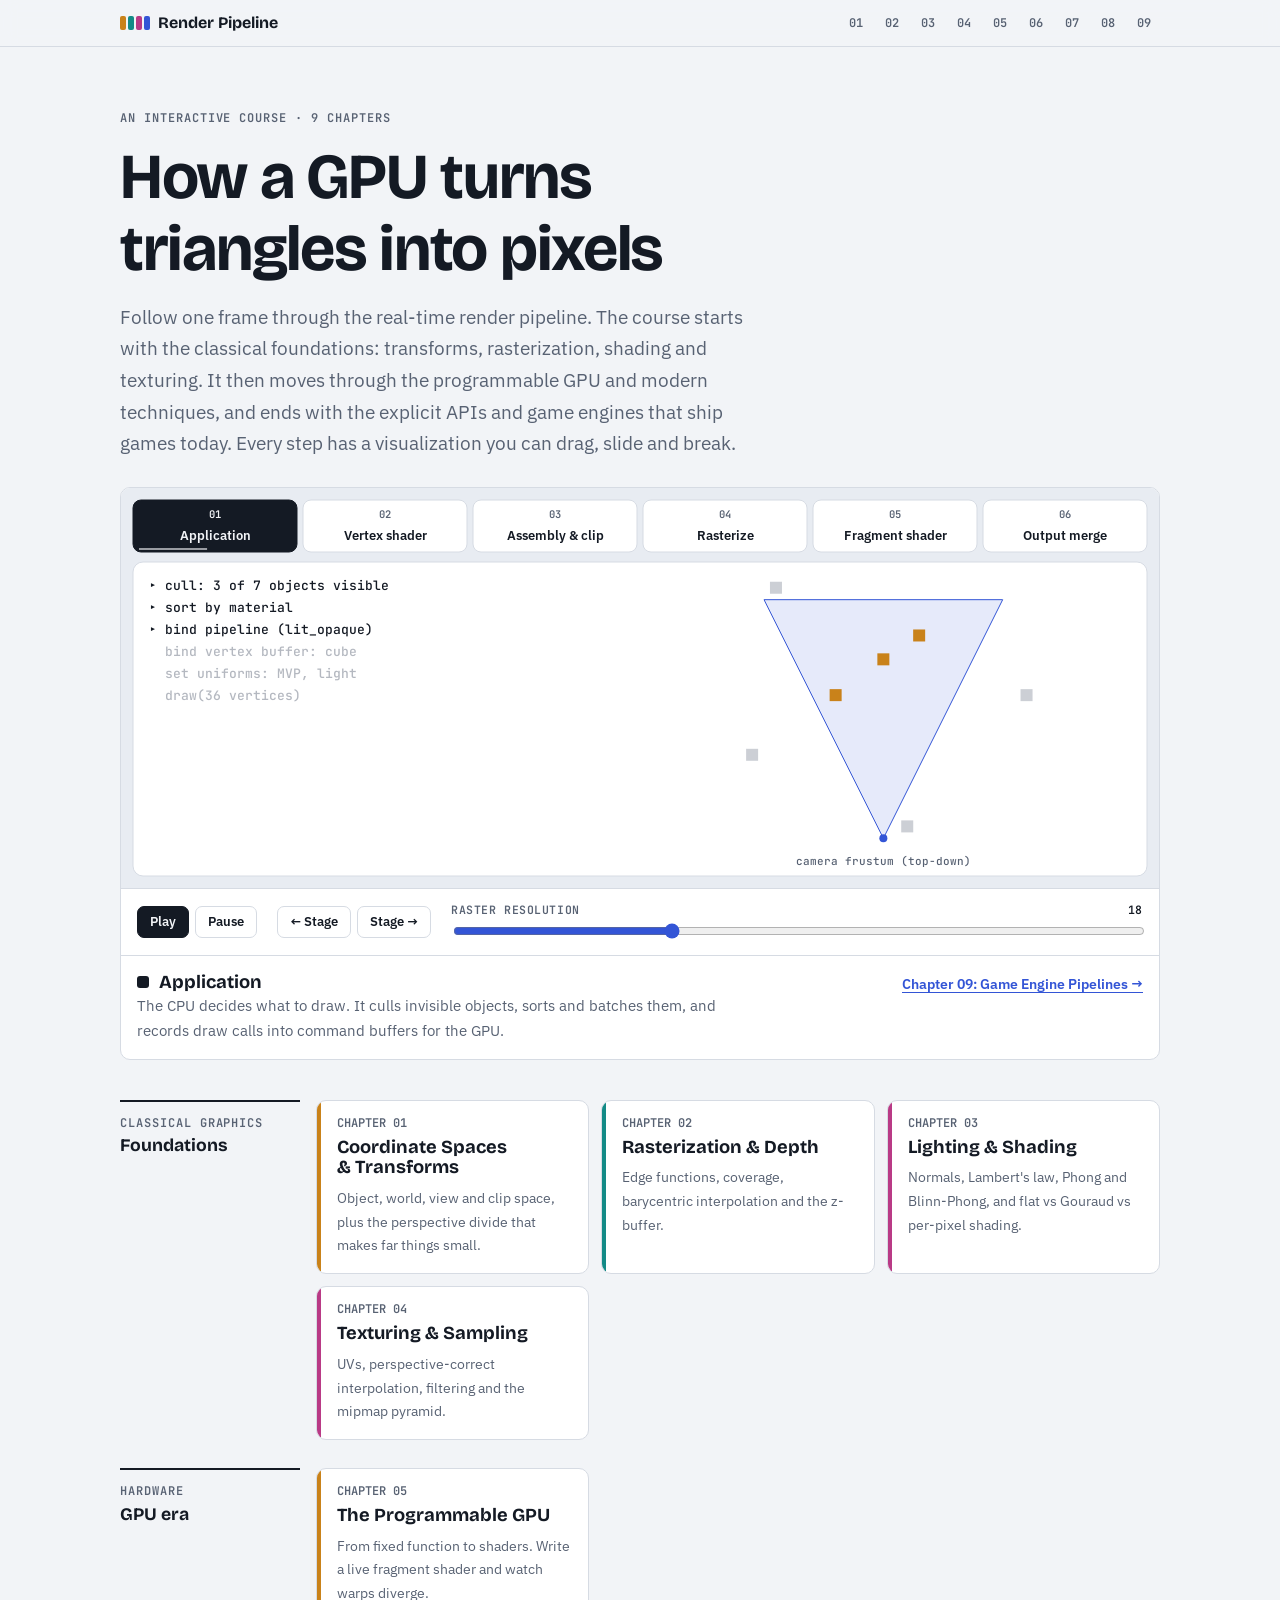
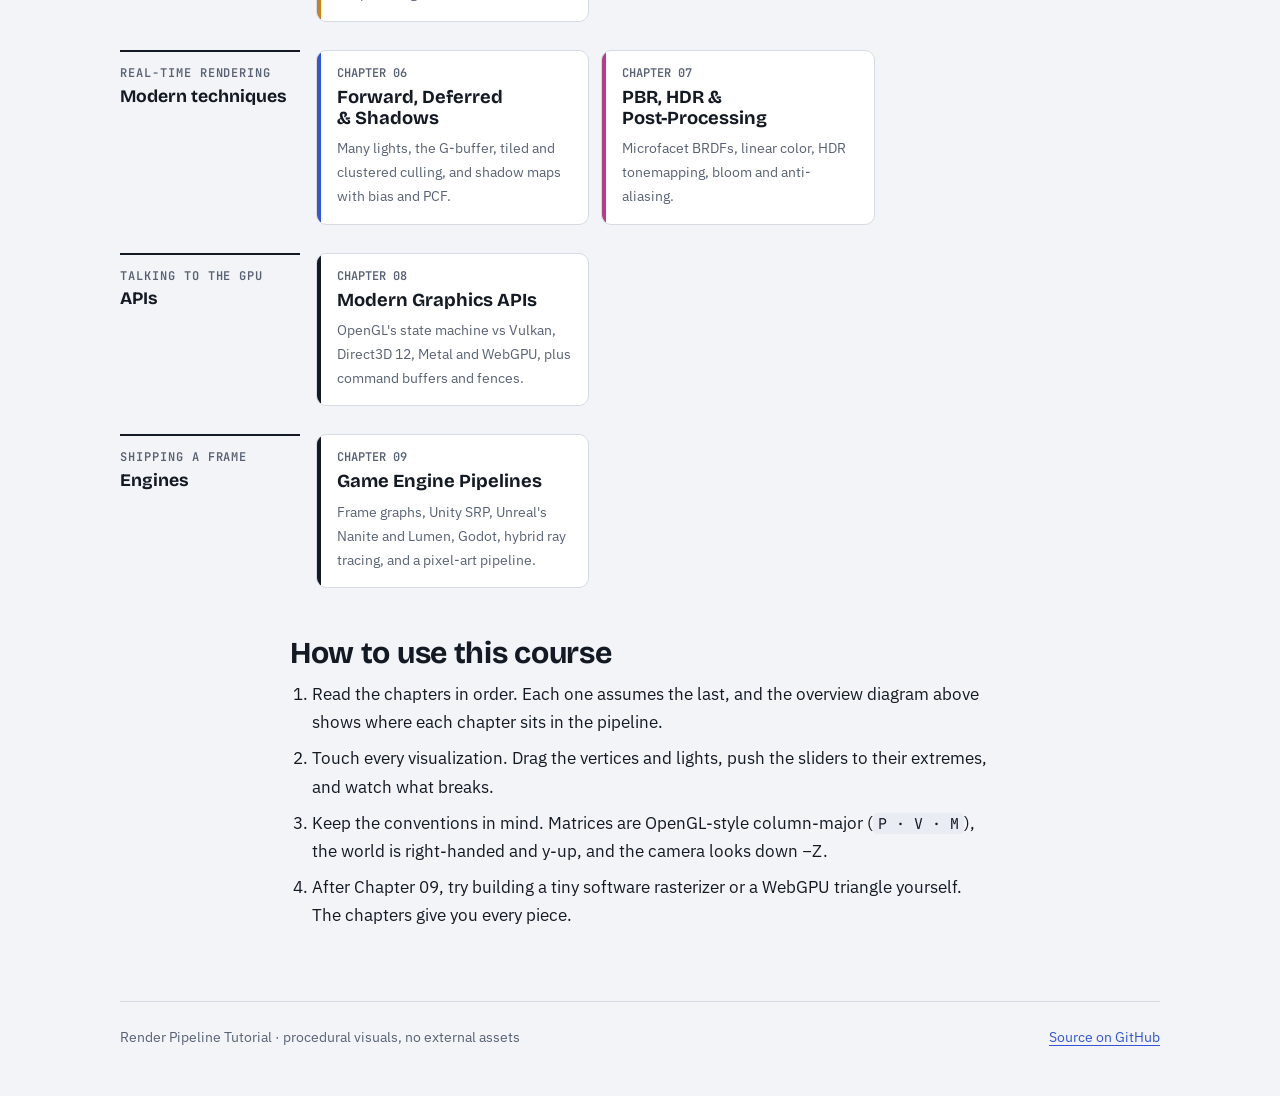
==== commit 4c61eb91: "Version the stylesheet link so browsers fetch new CSS GitHub Pages serves files with a 10-minute cac" ====
--- a/index.html
+++ b/index.html
@@ -5,7 +5,7 @@
 <meta name="viewport" content="width=device-width, initial-scale=1, viewport-fit=cover">
 <title>Render Pipeline Tutorial</title>
 <meta name="claude:viewport-fit-sides" content="cover">
-<link rel="stylesheet" href="assets/style.css">
+<link rel="stylesheet" href="assets/style.css?v=2">
 <style>
   .hub-hero { display: grid; gap: 16px; padding-block: 24px 28px; max-width: var(--wide) !important; }
   .hub-hero h1 { font-size: clamp(2.3rem, 6vw, 4rem); max-width: 16ch; }
--- a/assets/style.css
+++ b/assets/style.css
@@ -166,7 +166,14 @@
 code { font: 400 0.88em/1.4 var(--font-mono); background: var(--code-bg); padding: 1px 5px; border-radius: 4px; }
 pre { margin: 0; background: var(--code-bg); border-radius: 8px; padding: 14px 16px; overflow-x: auto; font: 400 0.85rem/1.55 var(--font-mono); border: 1px solid var(--line); }
 pre code { background: none; padding: 0; font-size: inherit; }
-.math { font: 400 0.95rem/1.6 var(--font-mono); background: var(--surface); border: 1px solid var(--line); border-radius: 8px; padding: 12px 16px; overflow-x: auto; white-space: pre; }
+.math { background: var(--surface); color: var(--ink); border: 1px solid var(--line); border-radius: 8px; padding: 14px 16px; overflow-x: auto; }
+.math math { font-family: "Cambria Math", "STIX Two Math", "Latin Modern Math", math; font-size: 1.12rem; margin: 0; }
+.math mtext { font-family: var(--font-body); font-size: 0.9em; white-space: nowrap; }
+/* Chrome ignores MathML's columnalign attribute, so align KaTeX's aligned/cases tables with CSS. */
+.math mtable[columnalign^="right left"] > mtr > mtd:nth-child(odd) { text-align: right; padding-left: 1.2em; padding-right: 0; }
+.math mtable[columnalign^="right left"] > mtr > mtd:nth-child(even) { text-align: left; padding-left: 0; padding-right: 0; }
+.math mtable[columnalign^="right left"] > mtr > mtd:first-child { padding-left: 0; }
+.math mtable[columnalign^="left"] > mtr > mtd { text-align: left; }
 .table-wrap { overflow-x: auto; border: 1px solid var(--line); border-radius: 8px; background: var(--surface); }
 table { border-collapse: collapse; width: 100%; font-size: 0.92rem; }
 th, td { text-align: left; padding: 9px 12px; border-bottom: 1px solid var(--line); vertical-align: top; }
